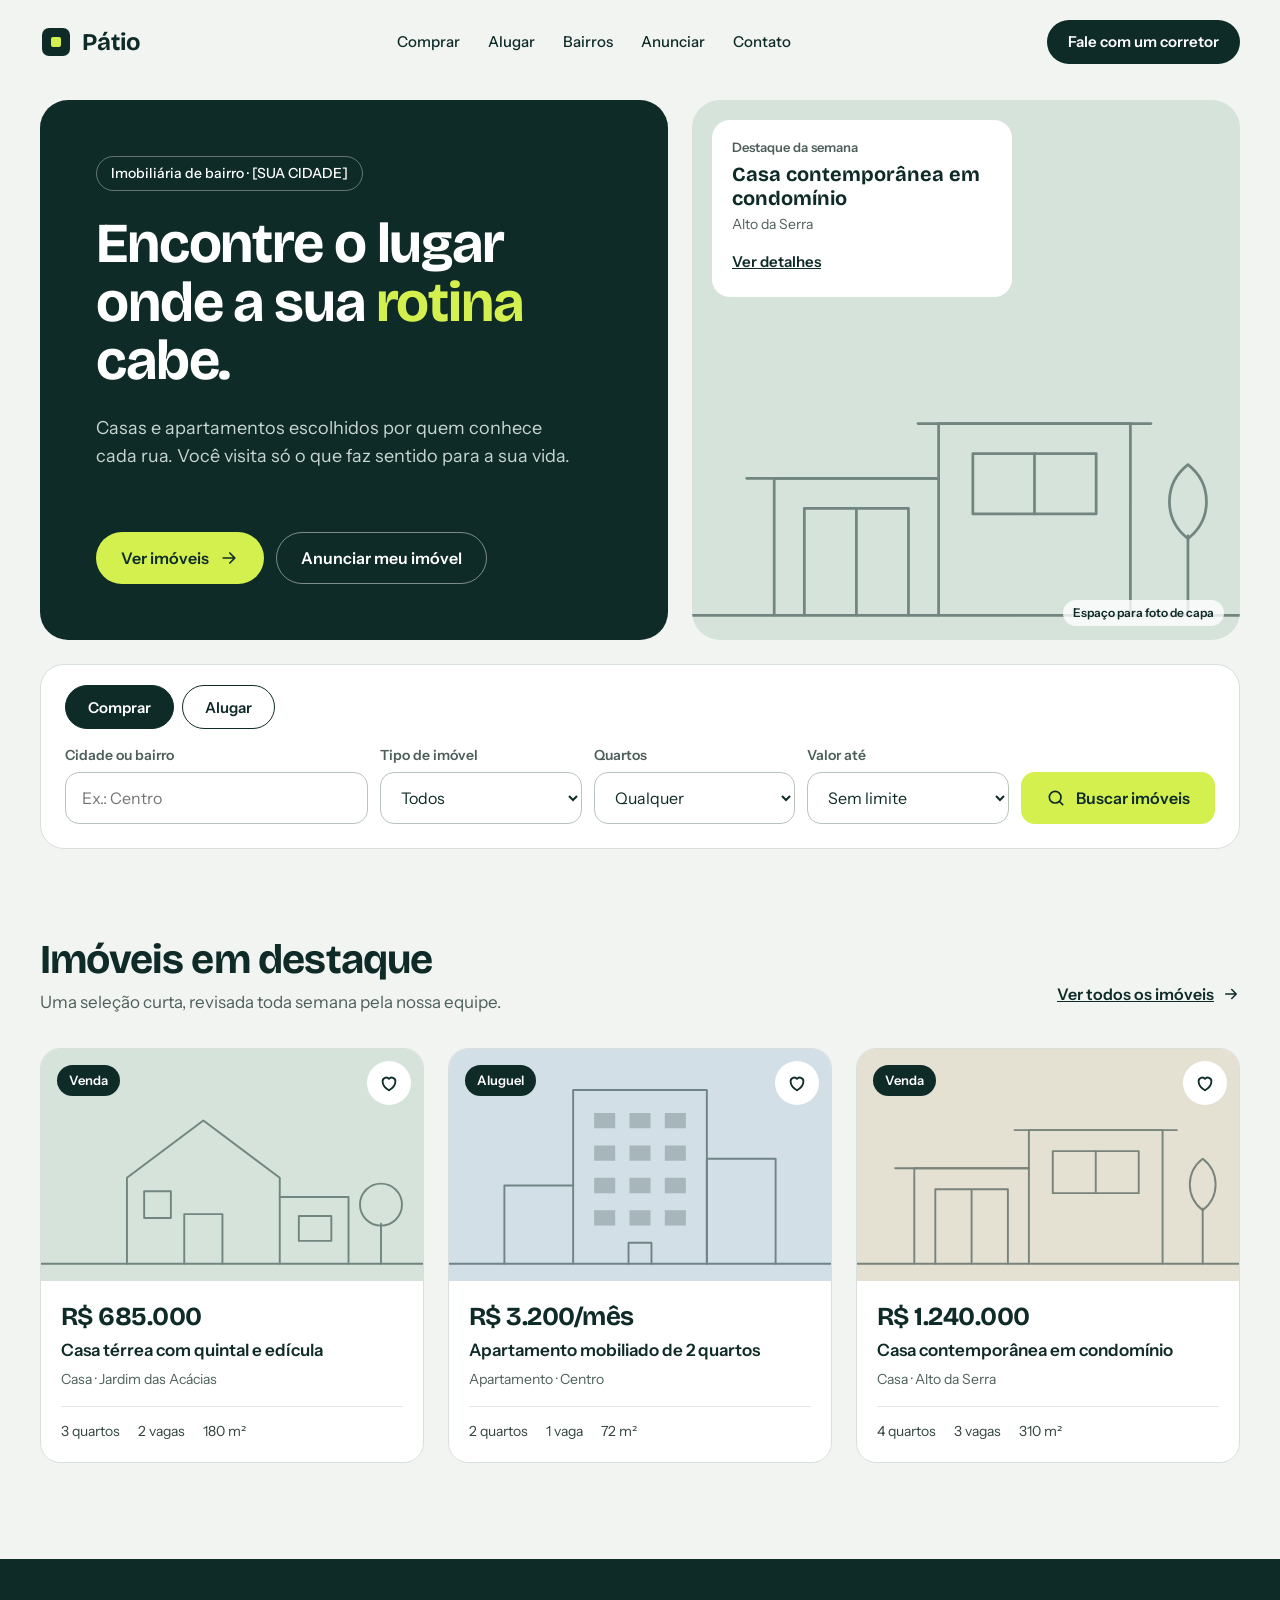
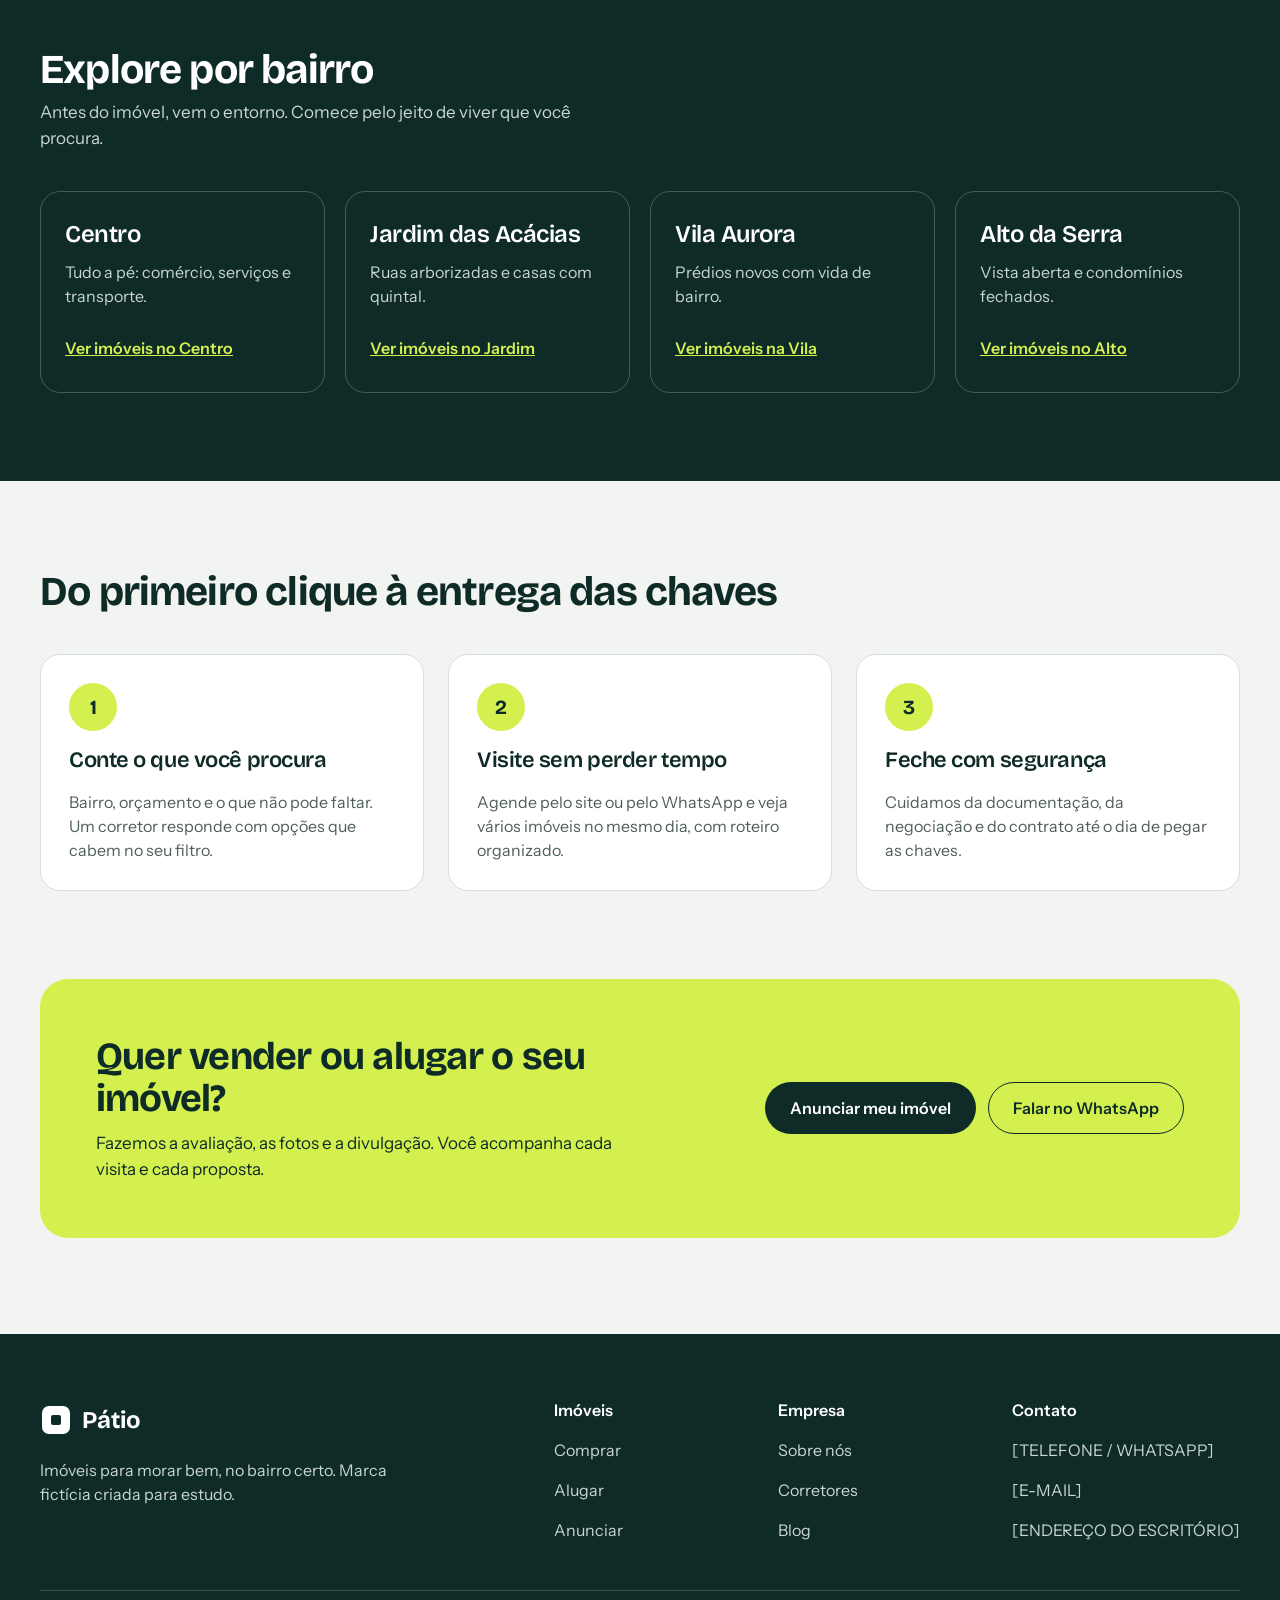
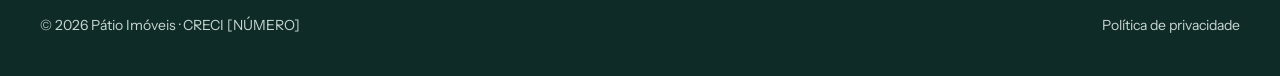
==== index.html @ c89264e0 "Adiciona a primeira versão do site da imobiliária Home, lista de imóveis e página do imóvel em HTML," ====
<!doctype html>
<html lang="pt-BR">
<head>
  <meta charset="utf-8">
  <meta name="viewport" content="width=device-width, initial-scale=1">
  <title>Pátio Imóveis — casas e apartamentos para comprar e alugar</title>
  <meta name="description" content="Imobiliária de bairro: casas e apartamentos escolhidos por quem conhece cada rua. (Site de estudo, marca fictícia.)">
  <link rel="preconnect" href="https://fonts.googleapis.com">
  <link rel="preconnect" href="https://fonts.gstatic.com" crossorigin>
  <link rel="stylesheet" href="https://fonts.googleapis.com/css2?family=Bricolage+Grotesque:opsz,wght@12..96,400..800&family=Instrument+Sans:wght@400..700&display=swap">
  <link rel="stylesheet" href="css/style.css">
</head>
<body>

  <!-- CABEÇALHO -->
  <header class="topo container">
    <a class="logo" href="index.html">
      <svg width="32" height="32" viewBox="0 0 32 32" aria-hidden="true"><rect class="logo-quadro" x="2" y="2" width="28" height="28" rx="7"/><rect class="logo-miolo" x="11" y="11" width="10" height="10" rx="2"/></svg>
      Pátio
    </a>
    <nav class="menu" aria-label="Principal">
      <a href="imoveis.html?modo=comprar">Comprar</a>
      <a href="imoveis.html?modo=alugar">Alugar</a>
      <a href="#bairros">Bairros</a>
      <a href="#anunciar">Anunciar</a>
      <a href="#contato">Contato</a>
    </nav>
    <a class="botao botao-escuro botao-pequeno" href="#contato">Fale com um corretor</a>
  </header>

  <main>
    <!-- ABERTURA + BUSCA -->
    <section class="hero container">
      <div class="hero-grade">
        <div class="hero-texto">
          <div class="hero-topo">
            <span class="selo">Imobiliária de bairro · [SUA CIDADE]</span>
            <h1>Encontre o lugar onde a sua <em>rotina</em> cabe.</h1>
            <p>Casas e apartamentos escolhidos por quem conhece cada rua. Você visita só o que faz sentido para a sua vida.</p>
          </div>
          <div class="hero-acoes">
            <a class="botao botao-destaque" href="imoveis.html">Ver imóveis
              <svg class="icone" viewBox="0 0 24 24" aria-hidden="true"><path d="M5 12h14M13 6l6 6-6 6"/></svg>
            </a>
            <a class="botao botao-contorno-claro" href="#anunciar">Anunciar meu imóvel</a>
          </div>
        </div>

        <!-- Foto provisória: troque este bloco por <img src="img/capa.jpg" alt="..."> -->
        <div class="foto hero-foto">
          <svg class="arte" viewBox="0 0 400 240" preserveAspectRatio="xMidYMax meet" aria-hidden="true"><path d="M0 222h400"/><path d="M60 222V122h120"/><path d="M40 122h140"/><path d="M180 222V82h140v140"/><path d="M165 82h170"/><path d="M82 222v-78h76v78M120 144v78"/><rect x="205" y="104" width="90" height="44"/><path d="M250 104v44"/><path d="M362 222v-58"/><path d="M362 112c-18 14-18 40 0 54 18-14 18-40 0-54z"/></svg>
          <div class="hero-cartao">
            <small>Destaque da semana</small>
            <strong>Casa contemporânea em condomínio</strong>
            <span>Alto da Serra</span>
            <a href="imovel.html">Ver detalhes</a>
          </div>
          <span class="legenda-foto">Espaço para foto de capa</span>
        </div>
      </div>

      <!-- O formulário envia as escolhas para imoveis.html pelo endereço (método GET) -->
      <form class="busca" id="busca" action="imoveis.html" method="get">
        <input type="hidden" name="modo" value="comprar">
        <div class="alternador" role="group" aria-label="Tipo de negócio">
          <button type="button" data-modo="comprar" aria-pressed="true">Comprar</button>
          <button type="button" data-modo="alugar" aria-pressed="false">Alugar</button>
        </div>
        <div class="busca-campos">
          <div class="campo largo">
            <label for="q-local">Cidade ou bairro</label>
            <input id="q-local" name="local" type="text" placeholder="Ex.: Centro">
          </div>
          <div class="campo">
            <label for="q-tipo">Tipo de imóvel</label>
            <select id="q-tipo" name="tipo">
              <option>Todos</option><option>Apartamento</option><option>Casa</option><option>Cobertura</option>
            </select>
          </div>
          <div class="campo">
            <label for="q-quartos">Quartos</label>
            <select id="q-quartos" name="quartos">
              <option>Qualquer</option><option>1 ou mais</option><option>2 ou mais</option><option>3 ou mais</option><option>4 ou mais</option>
            </select>
          </div>
          <div class="campo">
            <label for="q-valor">Valor até</label>
            <select id="q-valor" name="valor"><option>Sem limite</option></select>
          </div>
          <button class="botao botao-destaque" type="submit">
            <svg class="icone" viewBox="0 0 24 24" aria-hidden="true"><circle cx="11" cy="11" r="7"/><path d="M20 20l-3.5-3.5"/></svg>
            Buscar imóveis
          </button>
        </div>
      </form>
    </section>

    <!-- IMÓVEIS EM DESTAQUE (os cartões são montados pelo js/site.js) -->
    <section class="secao container">
      <div class="cabecalho-secao">
        <div>
          <h2>Imóveis em destaque</h2>
          <p class="subtitulo">Uma seleção curta, revisada toda semana pela nossa equipe.</p>
        </div>
        <a class="link-seta" href="imoveis.html">Ver todos os imóveis
          <svg class="icone" viewBox="0 0 24 24" aria-hidden="true"><path d="M5 12h14M13 6l6 6-6 6"/></svg>
        </a>
      </div>
      <div class="grade-imoveis" id="destaques"></div>
    </section>

    <!-- BAIRROS -->
    <section class="faixa-escura" id="bairros">
      <div class="container">
        <h2>Explore por bairro</h2>
        <p class="subtitulo">Antes do imóvel, vem o entorno. Comece pelo jeito de viver que você procura.</p>
        <div class="grade-bairros">
          <div class="bairro">
            <div><h3>Centro</h3><p>Tudo a pé: comércio, serviços e transporte.</p></div>
            <a href="imoveis.html">Ver imóveis no Centro</a>
          </div>
          <div class="bairro">
            <div><h3>Jardim das Acácias</h3><p>Ruas arborizadas e casas com quintal.</p></div>
            <a href="imoveis.html">Ver imóveis no Jardim</a>
          </div>
          <div class="bairro">
            <div><h3>Vila Aurora</h3><p>Prédios novos com vida de bairro.</p></div>
            <a href="imoveis.html">Ver imóveis na Vila</a>
          </div>
          <div class="bairro">
            <div><h3>Alto da Serra</h3><p>Vista aberta e condomínios fechados.</p></div>
            <a href="imoveis.html">Ver imóveis no Alto</a>
          </div>
        </div>
      </div>
    </section>

    <!-- COMO FUNCIONA -->
    <section class="secao container">
      <h2>Do primeiro clique à entrega das chaves</h2>
      <div class="grade-passos">
        <div class="passo">
          <span class="numero">1</span>
          <h3>Conte o que você procura</h3>
          <p>Bairro, orçamento e o que não pode faltar. Um corretor responde com opções que cabem no seu filtro.</p>
        </div>
        <div class="passo">
          <span class="numero">2</span>
          <h3>Visite sem perder tempo</h3>
          <p>Agende pelo site ou pelo WhatsApp e veja vários imóveis no mesmo dia, com roteiro organizado.</p>
        </div>
        <div class="passo">
          <span class="numero">3</span>
          <h3>Feche com segurança</h3>
          <p>Cuidamos da documentação, da negociação e do contrato até o dia de pegar as chaves.</p>
        </div>
      </div>
    </section>

    <!-- CHAMADA PARA ANUNCIAR -->
    <section class="secao container" id="anunciar">
      <div class="cta">
        <div>
          <h2>Quer vender ou alugar o seu imóvel?</h2>
          <p>Fazemos a avaliação, as fotos e a divulgação. Você acompanha cada visita e cada proposta.</p>
        </div>
        <div class="cta-acoes">
          <a class="botao botao-escuro" href="#contato">Anunciar meu imóvel</a>
          <a class="botao botao-contorno" href="#contato">Falar no WhatsApp</a>
        </div>
      </div>
    </section>
  </main>

  <!-- RODAPÉ -->
  <footer class="rodape" id="contato">
    <div class="container">
      <div class="rodape-colunas">
        <div class="rodape-marca">
          <span class="logo">
            <svg width="32" height="32" viewBox="0 0 32 32" aria-hidden="true"><rect class="logo-quadro" x="2" y="2" width="28" height="28" rx="7"/><rect class="logo-miolo" x="11" y="11" width="10" height="10" rx="2"/></svg>
            Pátio
          </span>
          <p>Imóveis para morar bem, no bairro certo. Marca fictícia criada para estudo.</p>
        </div>
        <div class="rodape-coluna">
          <strong>Imóveis</strong>
          <a href="imoveis.html?modo=comprar">Comprar</a>
          <a href="imoveis.html?modo=alugar">Alugar</a>
          <a href="#anunciar">Anunciar</a>
        </div>
        <div class="rodape-coluna">
          <strong>Empresa</strong>
          <a href="#">Sobre nós</a>
          <a href="#">Corretores</a>
          <a href="#">Blog</a>
        </div>
        <div class="rodape-coluna">
          <strong>Contato</strong>
          <span>[TELEFONE / WHATSAPP]</span>
          <span>[E-MAIL]</span>
          <span>[ENDEREÇO DO ESCRITÓRIO]</span>
        </div>
      </div>
      <div class="rodape-base">
        <span>© 2026 Pátio Imóveis · CRECI [NÚMERO]</span>
        <a href="#">Política de privacidade</a>
      </div>
    </div>
  </footer>

  <script src="js/dados.js"></script>
  <script src="js/site.js"></script>
</body>
</html>
---- css/style.css ----
/* =========================================================
   Pátio Imóveis — folha de estilos
   Organização: 1) variáveis  2) base  3) componentes
                4) seções de cada página  5) telas pequenas
   ========================================================= */

/* 1) VARIÁVEIS — troque uma cor aqui e o site inteiro acompanha */
:root {
  --tinta: #0F2B28;        /* verde-petróleo: textos e fundos escuros */
  --fundo: #F2F4F1;        /* fundo geral da página */
  --branco: #FFFFFF;
  --apagado: #4E5F5B;      /* texto secundário */
  --claro: #C9D6D1;        /* texto sobre fundo escuro */
  --linha: #D9DFDB;        /* bordas de cartões */
  --borda-campo: #B9C4BE;  /* bordas de campos de formulário */
  --destaque: #D4F04F;     /* cor de destaque (botões, detalhes) */
  --salvia: #D5E3DA;       /* fundos das fotos provisórias */
  --ceu: #D3DFE6;
  --areia: #E4E0D2;
  --fonte-titulo: 'Bricolage Grotesque', system-ui, sans-serif;
  --fonte-texto: 'Instrument Sans', system-ui, sans-serif;
}

/* 2) BASE */
* { box-sizing: border-box; }

body {
  margin: 0;
  background: var(--fundo);
  color: var(--tinta);
  font-family: var(--fonte-texto);
  font-size: 16px;
  line-height: 1.5;
  -webkit-font-smoothing: antialiased;
}

a { color: var(--tinta); }
a:hover { color: #2F5F58; }

h1, h2, h3, p { margin: 0; }

h1, h2, h3, .preco, .numero {
  font-family: var(--fonte-titulo);
  font-weight: 700;
  letter-spacing: -0.02em;
}

h2 { font-size: clamp(30px, 3.2vw, 44px); line-height: 1.1; }

.container { max-width: 1248px; margin: 0 auto; padding-left: 24px; padding-right: 24px; }
.secao { padding-top: 88px; }
.subtitulo { margin-top: 8px; font-size: 17px; color: var(--apagado); }

/* 3) COMPONENTES */

/* Botões: .botao é a base; as outras classes mudam só a cor */
.botao {
  display: inline-flex; align-items: center; justify-content: center; gap: 10px;
  min-height: 52px; padding: 0 24px;
  border: 1px solid transparent; border-radius: 999px;
  font-family: var(--fonte-texto); font-size: 16px; font-weight: 600;
  text-decoration: none; cursor: pointer;
}
.botao svg { width: 20px; height: 20px; }
.botao-escuro { background: var(--tinta); color: var(--branco); }
.botao-escuro:hover { background: #1B423D; color: var(--branco); }
.botao-destaque { background: var(--destaque); color: var(--tinta); }
.botao-destaque:hover { filter: brightness(0.95); color: var(--tinta); }
.botao-contorno { border-color: var(--tinta); color: var(--tinta); background: transparent; }
.botao-contorno-claro { border-color: rgba(255,255,255,.45); color: var(--branco); }
.botao-contorno-claro:hover { color: var(--destaque); }
.botao-pequeno { min-height: 44px; padding: 0 20px; font-size: 15px; }

.icone { fill: none; stroke: currentColor; stroke-width: 2; stroke-linecap: round; stroke-linejoin: round; }

/* Cabeçalho */
.topo {
  display: flex; flex-wrap: wrap; align-items: center; justify-content: space-between;
  gap: 12px 32px; padding-top: 20px; padding-bottom: 20px;
}
.logo {
  display: flex; align-items: center; gap: 10px; min-height: 44px;
  font-family: var(--fonte-titulo); font-weight: 700; font-size: 24px; text-decoration: none;
}
.logo-quadro { fill: var(--tinta); }
.logo-miolo { fill: var(--destaque); }
.menu { display: flex; flex-wrap: wrap; gap: 0 28px; font-size: 15px; font-weight: 500; }
.menu a { padding: 10px 0; text-decoration: none; }
.menu a.atual { font-weight: 700; text-decoration: underline; }

/* Seletor Comprar / Alugar */
.alternador { display: flex; flex-wrap: wrap; gap: 8px; }
.alternador button {
  min-height: 44px; padding: 0 22px; border: 1px solid var(--tinta); border-radius: 999px;
  background: var(--branco); color: var(--tinta);
  font-family: var(--fonte-texto); font-size: 15px; font-weight: 600; cursor: pointer;
}
.alternador button[aria-pressed="true"] { background: var(--tinta); color: var(--branco); }

/* Campos de formulário */
.campo { display: flex; flex-direction: column; gap: 6px; min-width: 0; }
.campo label { font-size: 14px; font-weight: 600; color: var(--apagado); }
.campo input, .campo select, .campo textarea {
  width: 100%; height: 52px; padding: 0 16px;
  border: 1px solid var(--borda-campo); border-radius: 14px;
  background: var(--branco); color: var(--tinta);
  font-family: var(--fonte-texto); font-size: 16px;
}
.campo textarea { height: auto; padding: 12px 16px; resize: vertical; }

/* Foto provisória: bloco colorido + desenho. Troque por <img> quando tiver fotos reais */
.foto { position: relative; overflow: hidden; background: var(--salvia); color: var(--tinta); }
.foto.ceu { background: var(--ceu); }
.foto.areia { background: var(--areia); }
.foto .arte {
  position: absolute; left: 0; bottom: 0; width: 100%; height: 100%; opacity: .5;
  fill: none; stroke: currentColor; stroke-width: 2; stroke-linecap: round; stroke-linejoin: round;
}
.arte .janelas { stroke-width: 16; stroke-linecap: butt; stroke-dasharray: 22 15; opacity: .45; }
.etiqueta {
  position: absolute; left: 16px; top: 16px; padding: 6px 12px; border-radius: 999px;
  background: var(--tinta); color: var(--branco); font-size: 13px; font-weight: 600;
}
.legenda-foto {
  position: absolute; right: 16px; bottom: 14px; padding: 4px 10px; border-radius: 999px;
  background: rgba(255,255,255,.8); font-size: 12px; font-weight: 600;
}

/* Cartão de imóvel */
.grade-imoveis { display: grid; grid-template-columns: repeat(auto-fill, minmax(290px, 1fr)); gap: 24px; }
.cartao {
  display: flex; flex-direction: column; overflow: hidden;
  background: var(--branco); border: 1px solid var(--linha); border-radius: 20px;
}
.cartao .foto { height: 232px; }
.cartao-corpo { display: flex; flex-direction: column; gap: 6px; padding: 20px; }
.preco { font-size: 26px; line-height: 1.2; }
.cartao-titulo { font-size: 17px; font-weight: 600; text-decoration: none; }
.cartao-titulo:hover { text-decoration: underline; }
.cartao-local { font-size: 14px; color: var(--apagado); }
.cartao-dados {
  display: flex; flex-wrap: wrap; gap: 8px 18px; margin-top: 10px; padding-top: 14px;
  border-top: 1px solid #E3E8E4; font-size: 14px; color: #33443F;
}
.favorito {
  position: absolute; right: 12px; top: 12px; width: 44px; height: 44px;
  display: flex; align-items: center; justify-content: center;
  border: 0; border-radius: 50%; background: var(--branco); color: var(--tinta); cursor: pointer;
}
.favorito svg { width: 22px; height: 22px; fill: none; stroke: currentColor; stroke-width: 2; stroke-linejoin: round; }
.favorito[aria-pressed="true"] svg { fill: currentColor; }

/* Rodapé */
.rodape { margin-top: 96px; background: var(--tinta); color: var(--claro); }
.rodape a { color: var(--claro); text-decoration: none; }
.rodape a:hover { color: var(--destaque); }
.rodape .logo { color: var(--branco); }
.rodape .logo-quadro { fill: var(--branco); }
.rodape .logo-miolo { fill: var(--tinta); }
.rodape-colunas { display: flex; flex-wrap: wrap; justify-content: space-between; gap: 40px 64px; padding-top: 64px; }
.rodape-marca { flex: 1 1 280px; max-width: 360px; }
.rodape-marca p { margin-top: 16px; }
.rodape-coluna { display: flex; flex-direction: column; }
.rodape-coluna strong { margin-bottom: 8px; color: var(--branco); font-weight: 600; }
.rodape-coluna a, .rodape-coluna span { padding: 8px 0; }
.rodape-base {
  display: flex; flex-wrap: wrap; justify-content: space-between; gap: 8px 24px;
  margin-top: 40px; padding-top: 24px; padding-bottom: 40px;
  border-top: 1px solid rgba(255,255,255,.18); font-size: 14px;
}
.rodape-simples {
  display: flex; flex-wrap: wrap; align-items: center; justify-content: space-between;
  gap: 16px 32px; padding-top: 40px; padding-bottom: 40px;
}

/* 4) SEÇÕES */

/* Home: abertura */
.hero { padding-top: 16px; }
.hero-grade { display: flex; flex-wrap: wrap; gap: 24px; align-items: stretch; }
.hero-texto {
  flex: 1 1 460px; min-width: 0; min-height: 540px; padding: 56px; border-radius: 28px;
  display: flex; flex-direction: column; justify-content: space-between; gap: 40px;
  background: var(--tinta); color: var(--branco);
}
.hero-topo { display: flex; flex-direction: column; align-items: flex-start; gap: 24px; }
.selo { padding: 6px 14px; border: 1px solid rgba(255,255,255,.35); border-radius: 999px; font-size: 14px; font-weight: 500; }
.hero h1 { font-size: clamp(38px, 4.4vw, 60px); line-height: 1.04; }
.hero h1 em { font-style: normal; color: var(--destaque); }
.hero-texto p { max-width: 480px; font-size: 18px; line-height: 1.55; color: var(--claro); }
.hero-acoes { display: flex; flex-wrap: wrap; gap: 12px; }
.hero-foto { flex: 1 1 380px; min-width: 0; min-height: 540px; border-radius: 28px; }
.hero-cartao {
  position: absolute; left: 20px; top: 20px; right: 20px; max-width: 300px;
  display: flex; flex-direction: column; gap: 4px; padding: 18px 20px;
  background: var(--branco); border-radius: 18px;
}
.hero-cartao small { font-size: 13px; font-weight: 600; color: var(--apagado); }
.hero-cartao strong { font-family: var(--fonte-titulo); font-size: 20px; line-height: 1.2; }
.hero-cartao span { font-size: 14px; color: var(--apagado); }
.hero-cartao a { margin-top: 6px; padding: 6px 0; font-size: 15px; font-weight: 600; }

/* Home: busca */
.busca {
  display: flex; flex-direction: column; gap: 16px; margin-top: 24px; padding: 20px 24px 24px;
  background: var(--branco); border: 1px solid var(--linha); border-radius: 24px;
}
.busca-campos { display: flex; flex-wrap: wrap; align-items: flex-end; gap: 12px; }
.busca-campos .campo { flex: 1 1 170px; }
.busca-campos .campo.largo { flex: 2 1 240px; }
.busca-campos .botao { height: 52px; border-radius: 14px; }

.cabecalho-secao { display: flex; flex-wrap: wrap; align-items: flex-end; justify-content: space-between; gap: 12px 32px; margin-bottom: 32px; }
.link-seta { display: inline-flex; align-items: center; gap: 8px; padding: 10px 0; font-weight: 600; }
.link-seta svg { width: 18px; height: 18px; }

/* Home: bairros */
.faixa-escura { margin-top: 96px; padding: 88px 0; background: var(--tinta); color: var(--branco); }
.faixa-escura .subtitulo { max-width: 560px; color: var(--claro); }
.grade-bairros { display: grid; grid-template-columns: repeat(auto-fit, minmax(230px, 1fr)); gap: 20px; margin-top: 40px; }
.bairro {
  display: flex; flex-direction: column; justify-content: space-between; gap: 20px;
  min-height: 200px; padding: 24px; border: 1px solid rgba(255,255,255,.22); border-radius: 20px;
}
.bairro h3 { font-size: 24px; font-weight: 600; }
.bairro p { margin-top: 8px; color: var(--claro); }
.bairro a { padding: 8px 0; color: var(--destaque); font-weight: 600; }

/* Home: como funciona */
.grade-passos { display: grid; grid-template-columns: repeat(auto-fit, minmax(260px, 1fr)); gap: 24px; margin-top: 40px; }
.passo {
  display: flex; flex-direction: column; align-items: flex-start; gap: 16px; padding: 28px;
  background: var(--branco); border: 1px solid var(--linha); border-radius: 20px;
}
.passo .numero {
  display: flex; align-items: center; justify-content: center; width: 48px; height: 48px;
  border-radius: 50%; background: var(--destaque); font-size: 20px;
}
.passo h3 { font-size: 22px; font-weight: 600; line-height: 1.2; }
.passo p { color: var(--apagado); }

/* Home: chamada para anunciar */
.cta {
  display: flex; flex-wrap: wrap; align-items: center; justify-content: space-between; gap: 28px 48px;
  padding: 56px; border-radius: 28px; background: var(--destaque);
}
.cta > div:first-child { flex: 1 1 420px; min-width: 0; }
.cta h2 { font-size: clamp(28px, 3vw, 40px); }
.cta p { max-width: 520px; margin-top: 12px; font-size: 17px; }
.cta-acoes { display: flex; flex-wrap: wrap; gap: 12px; }

/* Lista de imóveis */
.trilha { font-size: 14px; color: var(--apagado); }
.trilha a { color: var(--apagado); }
.pagina { padding-top: 24px; }
.pagina h1 { margin-top: 12px; font-size: clamp(34px, 3.6vw, 50px); line-height: 1.08; }
.barra-filtros {
  display: flex; flex-wrap: wrap; align-items: center; justify-content: space-between; gap: 12px 24px;
  margin-top: 24px; padding: 16px; background: var(--branco); border: 1px solid var(--linha); border-radius: 20px;
}
.filtros-esquerda { display: flex; flex-wrap: wrap; align-items: center; gap: 8px 20px; }
.tipos { display: flex; flex-wrap: wrap; gap: 8px; }
.tipos button {
  min-height: 44px; padding: 0 16px; border: 1px solid var(--borda-campo); border-radius: 12px;
  background: var(--branco); color: var(--tinta);
  font-family: var(--fonte-texto); font-size: 15px; font-weight: 500; cursor: pointer;
}
.tipos button[aria-pressed="true"] { background: var(--destaque); border-color: var(--tinta); }
.ordenar { display: flex; align-items: center; gap: 10px; }
.ordenar label { font-size: 14px; font-weight: 600; color: var(--apagado); }
.ordenar select {
  height: 44px; padding: 0 12px; border: 1px solid var(--borda-campo); border-radius: 12px;
  background: var(--branco); color: var(--tinta); font-family: var(--fonte-texto); font-size: 15px;
}
.resultado { display: flex; flex-wrap: wrap; align-items: flex-start; gap: 24px; margin-top: 24px; }
.resultado-lista { flex: 999 1 560px; min-width: 0; }
.resultado-lista .grade-imoveis { grid-template-columns: repeat(auto-fill, minmax(300px, 1fr)); gap: 20px; }
.vazio { padding: 40px; text-align: center; background: var(--branco); border: 1px dashed var(--borda-campo); border-radius: 20px; }
.vazio strong { display: block; font-family: var(--fonte-titulo); font-size: 22px; }
.vazio span { display: block; margin-top: 8px; color: var(--apagado); }
.mapa { flex: 1 1 300px; min-width: 0; height: 520px; position: relative; overflow: hidden; border-radius: 20px; background: var(--ceu); }
.mapa svg { position: absolute; inset: 0; width: 100%; height: 100%; fill: none; stroke: var(--branco); stroke-width: 10; stroke-linecap: round; }
.mapa i { position: absolute; width: 20px; height: 20px; border-radius: 50%; background: var(--tinta); border: 4px solid var(--branco); }
.mapa-aviso { position: absolute; left: 16px; right: 16px; bottom: 16px; padding: 14px 16px; background: var(--branco); border-radius: 14px; }
.mapa-aviso span { display: block; font-size: 14px; color: var(--apagado); }

/* Página do imóvel */
.imovel-topo { display: flex; flex-wrap: wrap; align-items: flex-end; justify-content: space-between; gap: 16px 40px; margin-top: 16px; }
.imovel-topo > div:first-child { flex: 1 1 480px; min-width: 0; }
.imovel-topo h1 { margin: 0; font-size: clamp(32px, 3.4vw, 46px); }
.endereco { display: flex; align-items: center; gap: 8px; margin-top: 10px; font-size: 17px; color: var(--apagado); }
.endereco svg { width: 20px; height: 20px; flex: none; }
.imovel-preco { display: flex; align-items: center; gap: 16px; }
.imovel-preco small { display: block; font-size: 14px; font-weight: 600; color: var(--apagado); }
.imovel-preco .preco { font-size: 40px; line-height: 1.1; }
.imovel-preco .favorito { position: static; width: 52px; height: 52px; border: 1px solid var(--borda-campo); }
.galeria { display: flex; flex-wrap: wrap; gap: 12px; margin-top: 24px; }
.galeria-principal { flex: 2 1 480px; min-width: 0; height: 460px; border-radius: 24px; }
.galeria-menores { flex: 1 1 320px; min-width: 0; display: grid; grid-template-columns: repeat(2, minmax(0, 1fr)); gap: 12px; }
.galeria-menores .foto { min-height: 224px; border-radius: 20px; }
.galeria-menores .legenda-foto { right: auto; left: 14px; font-size: 13px; }
.imovel-corpo { display: flex; flex-wrap: wrap; align-items: flex-start; gap: 48px; margin-top: 48px; }
.imovel-principal { flex: 999 1 560px; min-width: 0; display: flex; flex-direction: column; gap: 48px; }
.imovel-principal h2 { font-size: 30px; line-height: 1.15; }
.ficha { display: grid; grid-template-columns: repeat(auto-fit, minmax(140px, 1fr)); gap: 12px; }
.ficha div { padding: 16px 18px; background: var(--branco); border: 1px solid var(--linha); border-radius: 16px; }
.ficha strong { display: block; font-family: var(--fonte-titulo); font-size: 26px; line-height: 1.2; }
.ficha span { font-size: 14px; color: var(--apagado); }
.descricao { max-width: 680px; margin-top: 16px; font-size: 17px; line-height: 1.65; color: #33443F; }
.caracteristicas { display: grid; grid-template-columns: repeat(auto-fit, minmax(240px, 1fr)); gap: 12px 24px; margin: 16px 0 0; padding: 0; list-style: none; }
.caracteristicas li { display: flex; align-items: center; gap: 10px; }
.caracteristicas svg { width: 20px; height: 20px; flex: none; stroke-width: 2.4; }

/* Simulador de financiamento */
.simulador { display: flex; flex-wrap: wrap; gap: 32px 48px; padding: 32px; border-radius: 24px; background: var(--tinta); color: var(--branco); }
.simulador h2 { font-size: 28px; }
.simulador-controles { flex: 1 1 300px; min-width: 0; display: flex; flex-direction: column; gap: 20px; }
.controle { display: flex; flex-direction: column; gap: 4px; }
.controle label { display: flex; justify-content: space-between; gap: 12px; font-size: 15px; font-weight: 600; }
.controle input[type="range"] { width: 100%; height: 36px; accent-color: var(--destaque); }
.controle.linha { flex-direction: row; align-items: center; justify-content: space-between; }
.controle input[type="number"] {
  width: 110px; height: 44px; padding: 0 12px; border: 1px solid rgba(255,255,255,.4); border-radius: 12px;
  background: transparent; color: var(--branco); font-family: var(--fonte-texto); font-size: 16px;
}
.simulador-resultado {
  flex: 1 1 260px; min-width: 0; display: flex; flex-direction: column; justify-content: space-between; gap: 20px;
  padding: 24px; border-radius: 18px; background: var(--destaque); color: var(--tinta);
}
.simulador-resultado small { display: block; font-size: 14px; font-weight: 600; }
.simulador-resultado .preco { font-size: 38px; line-height: 1.1; }
.simulador-resultado p { font-size: 14px; }

/* Cartão de contato / visita */
.contato {
  flex: 1 1 340px; min-width: 0; display: flex; flex-direction: column; gap: 20px; padding: 28px;
  background: var(--branco); border: 1px solid var(--linha); border-radius: 24px;
}
.corretor { display: flex; align-items: center; gap: 14px; }
.corretor .avatar {
  display: flex; align-items: center; justify-content: center; width: 56px; height: 56px; border-radius: 50%;
  background: var(--salvia); font-family: var(--fonte-titulo); font-weight: 700; font-size: 18px;
}
.corretor small { display: block; font-size: 14px; color: var(--apagado); }
.contato form { display: flex; flex-direction: column; gap: 14px; }
.contato h2 { font-size: 24px; line-height: 1.2; }
.contato .campo input { height: 50px; }
.confirmacao { display: flex; flex-direction: column; gap: 8px; padding: 24px; border-radius: 18px; background: var(--salvia); }
.confirmacao strong { font-family: var(--fonte-titulo); font-size: 22px; line-height: 1.2; }
.confirmacao .botao { align-self: flex-start; }
[hidden] { display: none !important; }

/* 5) TELAS PEQUENAS (celular) — regras que só valem até 640px de largura */
@media (max-width: 640px) {
  .container { padding-left: 16px; padding-right: 16px; }
  .secao { padding-top: 56px; }
  .topo .menu { order: 3; width: 100%; gap: 0 20px; }
  .topo .botao { display: none; }
  .hero-texto { min-height: 0; padding: 28px 24px; border-radius: 24px; }
  .hero-foto { min-height: 300px; flex-basis: 100%; border-radius: 24px; }
  .hero-acoes .botao, .cta-acoes .botao, .busca-campos .botao { width: 100%; }
  .busca { padding: 16px; }
  .busca-campos .campo, .busca-campos .campo.largo { flex-basis: 100%; }
  .faixa-escura { margin-top: 56px; padding: 56px 0; }
  .cta { padding: 28px 24px; border-radius: 24px; }
  .cta-acoes { width: 100%; }
  .rodape { margin-top: 56px; }
  .galeria-principal { height: 280px; flex-basis: 100%; }
  .galeria-menores .foto { min-height: 140px; }
  .imovel-preco .preco { font-size: 32px; }
  .simulador, .contato { padding: 24px 20px; }
  .mapa { height: 320px; }
}
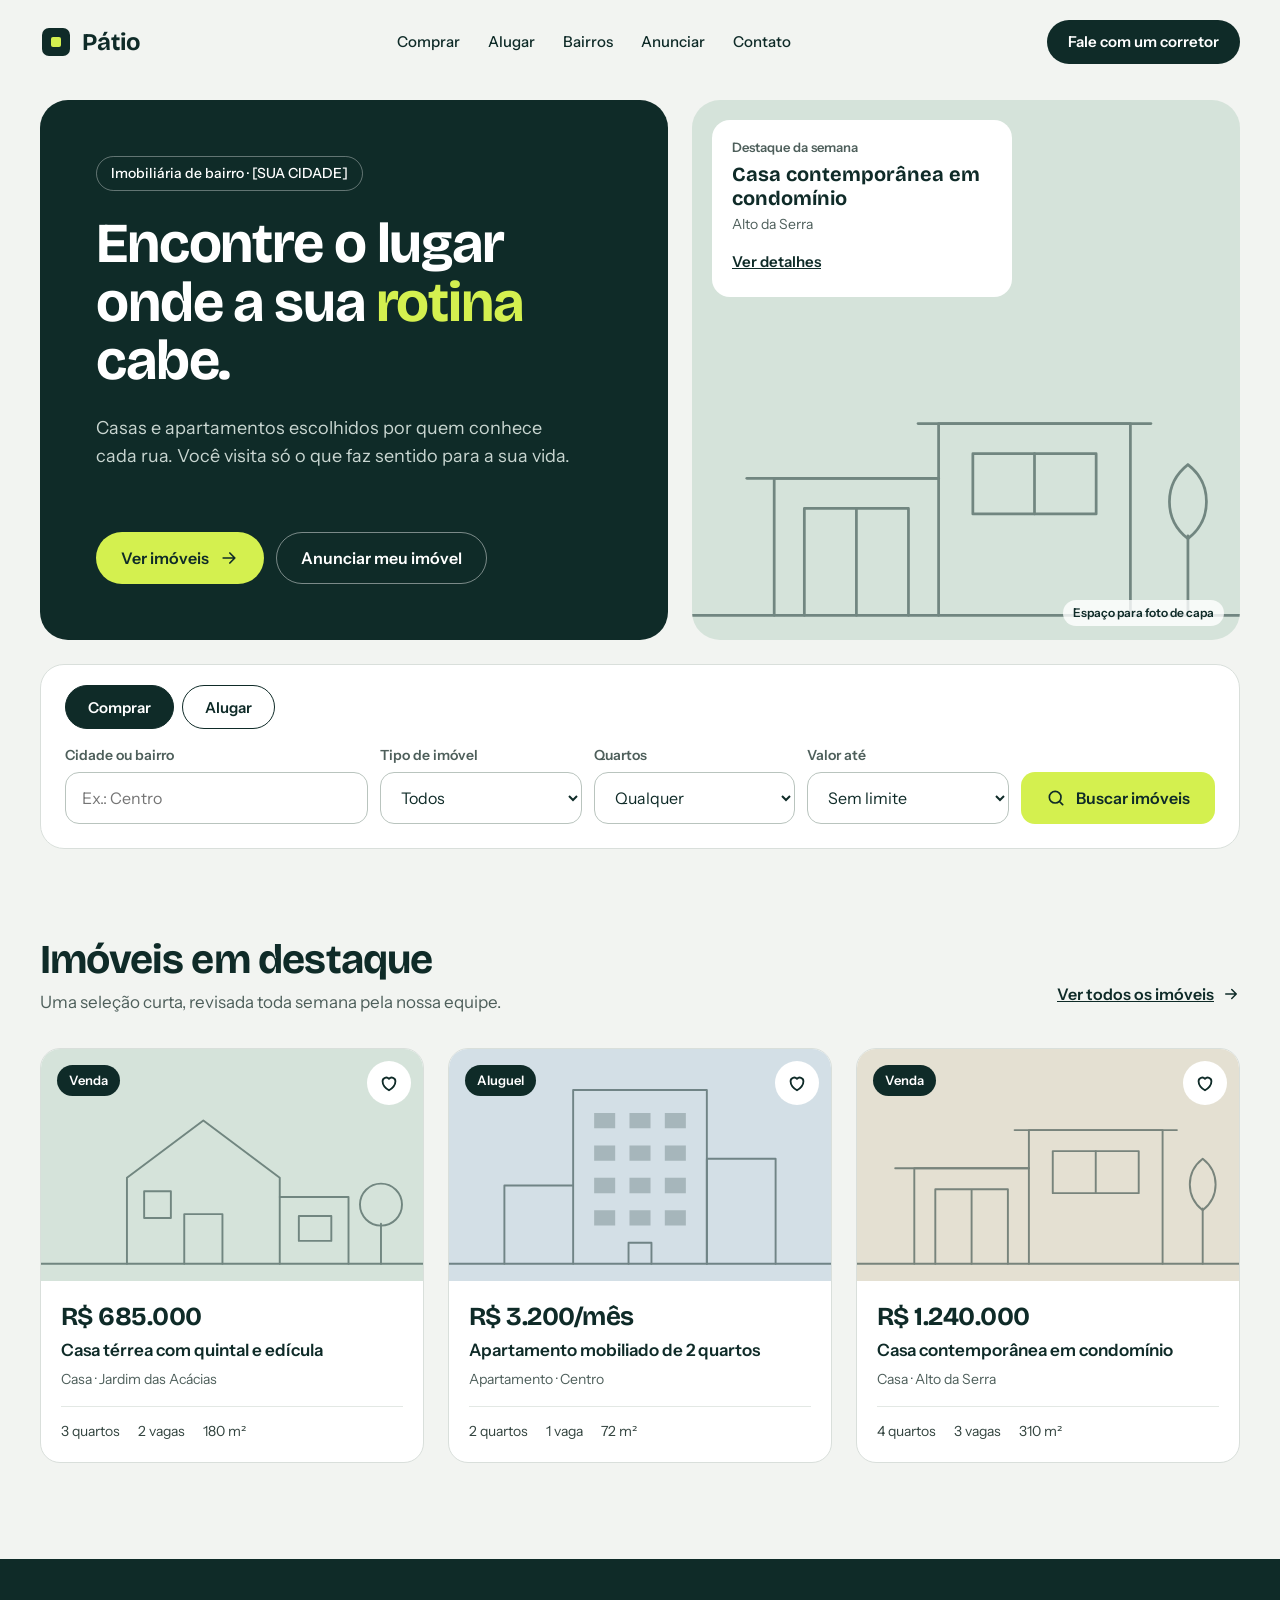
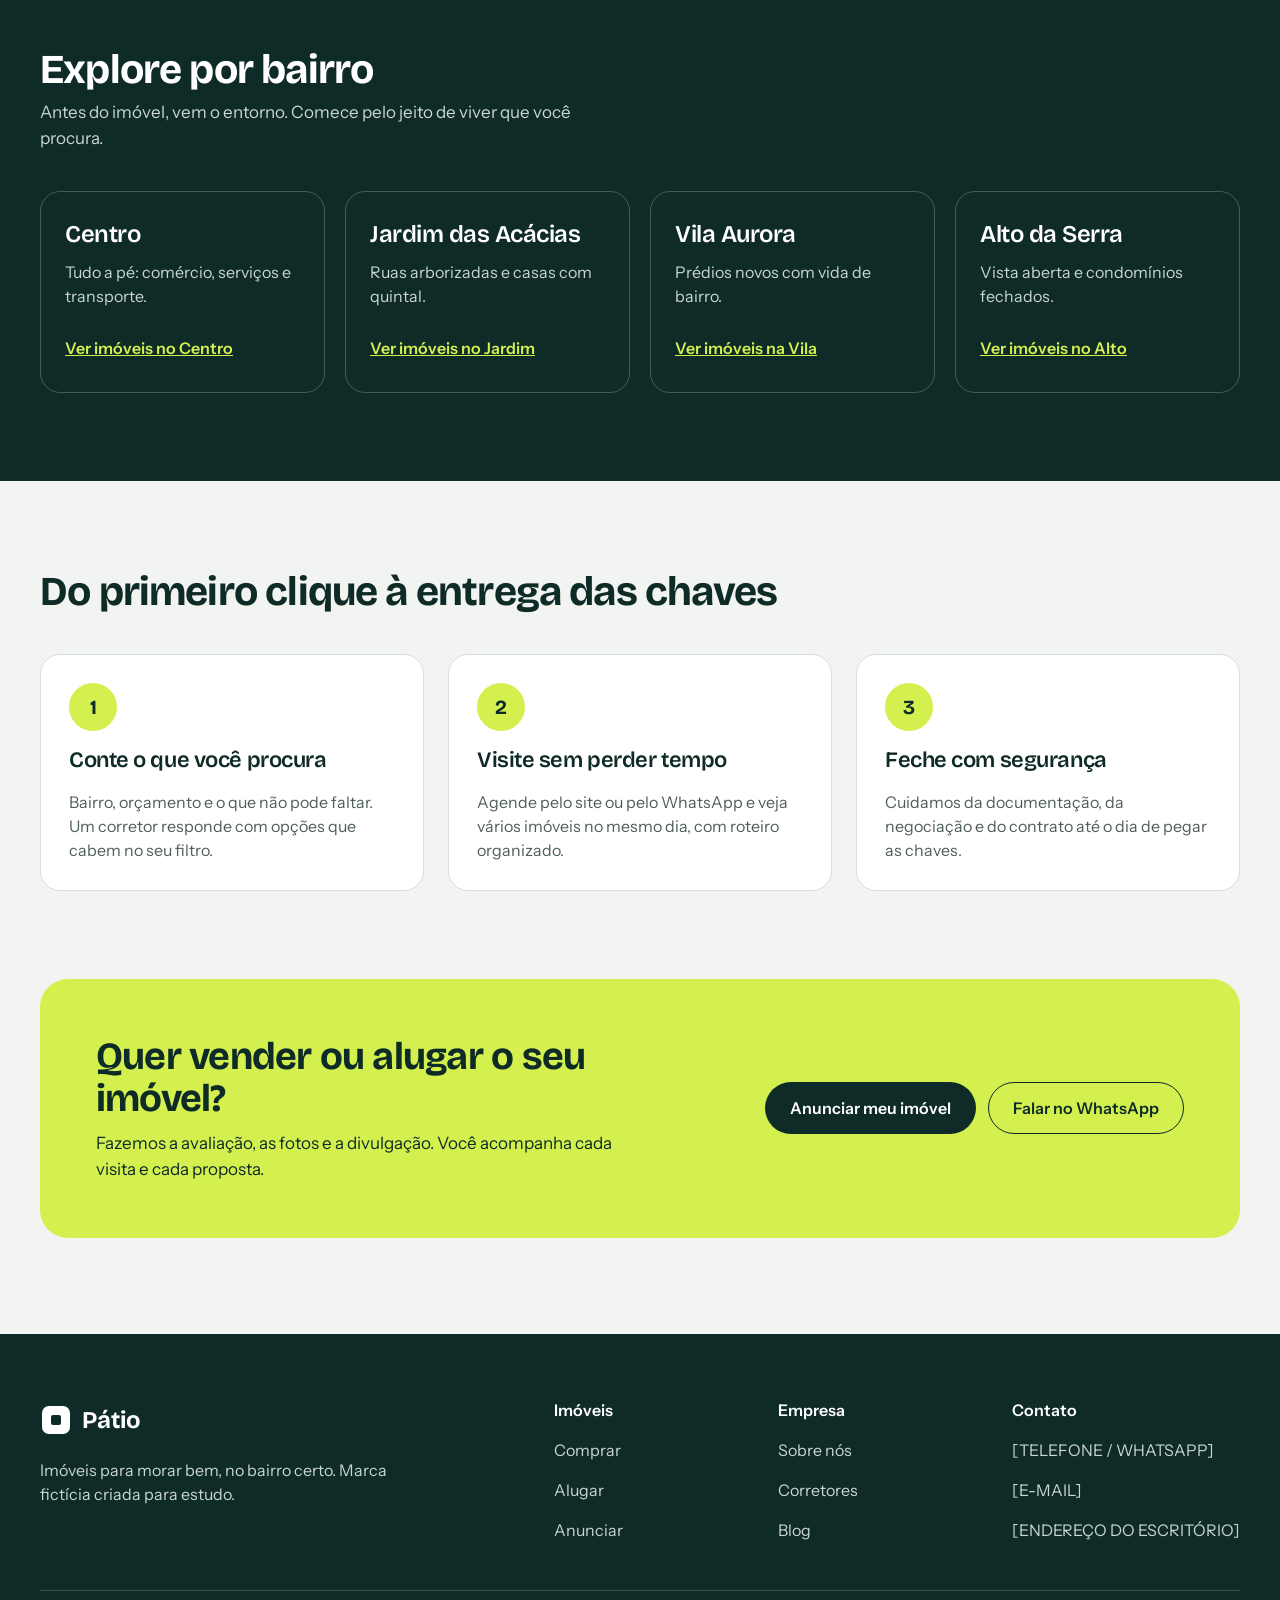
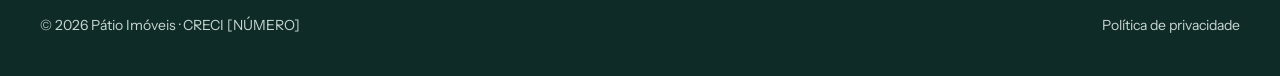
==== commit d6bbd6f9: "Adiciona animações ao site Entrada da abertura, revelar ao rolar, desenhos que se traçam, efeitos de" ====
--- a/index.html
+++ b/index.html
@@ -211,5 +211,6 @@
 
   <script src="js/dados.js"></script>
   <script src="js/site.js"></script>
+  <script src="js/animacoes.js"></script>
 </body>
 </html>
--- a/css/style.css
+++ b/css/style.css
@@ -371,3 +371,87 @@
   .simulador, .contato { padding: 24px 20px; }
   .mapa { height: 320px; }
 }
+
+/* 6) ANIMAÇÕES
+   Tudo aqui fica dentro de "prefers-reduced-motion: no-preference":
+   quem pediu ao sistema para reduzir movimento vê o site parado. */
+@media (prefers-reduced-motion: no-preference) {
+
+  html { scroll-behavior: smooth; }
+
+  /* -- Movimentos reutilizáveis -- */
+  @keyframes subir   { from { opacity: 0; transform: translateY(24px); } to { opacity: 1; transform: none; } }
+  @keyframes surgir  { from { opacity: 0; transform: scale(.97); }      to { opacity: 1; transform: none; } }
+  @keyframes tracar  { to { stroke-dashoffset: 0; } }
+  @keyframes pulsar  { 0% { transform: scale(1); } 40% { transform: scale(1.35); } 100% { transform: scale(1); } }
+  @keyframes onda    { 0% { box-shadow: 0 0 0 0 rgba(15,43,40,.45); } 100% { box-shadow: 0 0 0 18px rgba(15,43,40,0); } }
+
+  /* -- Entrada da abertura (roda uma vez, ao carregar a página) -- */
+  .hero-topo > *, .hero-acoes { animation: subir .7s cubic-bezier(.2,.7,.2,1) both; }
+  .hero-topo > :nth-child(1) { animation-delay: .05s; }
+  .hero-topo > :nth-child(2) { animation-delay: .15s; }
+  .hero-topo > :nth-child(3) { animation-delay: .28s; }
+  .hero-acoes                { animation-delay: .4s; }
+  .hero-foto                 { animation: surgir .8s cubic-bezier(.2,.7,.2,1) .1s both; }
+  .hero-cartao               { animation: subir .6s cubic-bezier(.2,.7,.2,1) .9s both; }
+  .busca                     { animation: subir .7s cubic-bezier(.2,.7,.2,1) .5s both; }
+  .pagina > .trilha, .pagina > h1, .pagina > .subtitulo, .imovel-topo, .galeria { animation: subir .6s cubic-bezier(.2,.7,.2,1) both; }
+  .pagina > h1, .imovel-topo { animation-delay: .08s; }
+  .pagina > .subtitulo, .galeria { animation-delay: .16s; }
+
+  /* -- Desenho que se traça sozinho (o JS marca o SVG com .desenhar) -- */
+  .arte.desenhar > * { stroke-dasharray: 1; stroke-dashoffset: 1; animation: tracar 1.1s ease-out forwards; }
+
+  /* -- Cartões da lista: entram em sequência a cada filtro -- */
+  #lista .cartao { animation: subir .45s cubic-bezier(.2,.7,.2,1) both; }
+  #lista .cartao:nth-child(2) { animation-delay: .06s; }
+  #lista .cartao:nth-child(3) { animation-delay: .12s; }
+  #lista .cartao:nth-child(4) { animation-delay: .18s; }
+  #lista .cartao:nth-child(5) { animation-delay: .24s; }
+  #lista .cartao:nth-child(n+6) { animation-delay: .3s; }
+
+  /* -- Cartão: levanta e ganha sombra quando o mouse passa -- */
+  .cartao { transition: transform .25s ease, box-shadow .25s ease, border-color .25s ease; }
+  .cartao:hover { transform: translateY(-6px); box-shadow: 0 18px 36px -18px rgba(15,43,40,.35); border-color: var(--borda-campo); }
+  .cartao .arte { transition: transform .5s cubic-bezier(.2,.7,.2,1); transform-origin: 50% 100%; }
+  .cartao:hover .arte { transform: scale(1.05); }
+
+  /* -- Botões e links -- */
+  .botao { transition: transform .18s ease, box-shadow .18s ease, background-color .18s ease, filter .18s ease; }
+  .botao:hover { transform: translateY(-2px); box-shadow: 0 10px 20px -12px rgba(15,43,40,.5); }
+  .botao:active { transform: scale(.97); box-shadow: none; }
+  .botao svg, .link-seta svg { transition: transform .2s ease; }
+  .botao:hover svg, .link-seta:hover svg { transform: translateX(4px); }
+  .alternador button, .tipos button { transition: background-color .2s ease, color .2s ease, transform .15s ease; }
+  .alternador button:active, .tipos button:active { transform: scale(.96); }
+
+  .menu a { background: linear-gradient(currentColor, currentColor) 0 calc(100% - 6px) / 0 2px no-repeat; transition: background-size .25s ease; }
+  .menu a:hover { background-size: 100% 2px; }
+
+  .bairro { transition: transform .25s ease, border-color .25s ease, background-color .25s ease; }
+  .bairro:hover { transform: translateY(-4px); border-color: var(--destaque); background: rgba(255,255,255,.04); }
+  .passo .numero { transition: transform .3s cubic-bezier(.3,1.6,.5,1); }
+  .passo:hover .numero { transform: scale(1.12) rotate(-6deg); }
+
+  .campo input, .campo select, .campo textarea { transition: border-color .2s ease, box-shadow .2s ease; }
+  .campo input:focus, .campo select:focus, .campo textarea:focus { outline: none; border-color: var(--tinta); box-shadow: 0 0 0 4px rgba(212,240,79,.6); }
+
+  /* -- Favorito: o coração pula ao ser clicado -- */
+  .favorito { transition: transform .15s ease; }
+  .favorito:hover { transform: scale(1.08); }
+  .favorito.pulsar svg { animation: pulsar .35s ease; }
+
+  /* -- Detalhes das outras páginas -- */
+  .mapa i { animation: onda 2s ease-out infinite; }
+  .mapa i:nth-of-type(2) { animation-delay: .6s; }
+  .mapa i:nth-of-type(3) { animation-delay: 1.2s; }
+  .confirmacao:not([hidden]) { animation: subir .45s cubic-bezier(.2,.7,.2,1) both; }
+  .galeria-menores .foto { transition: transform .25s ease; }
+  .galeria-menores .foto:hover { transform: scale(1.02); }
+
+  /* -- Revelar ao rolar: o JS põe .revelar e depois .visivel.
+        Fica por último para valer sobre as transições de "hover" acima;
+        o JS retira as duas classes quando a entrada termina. -- */
+  .revelar { opacity: 0; transform: translateY(28px); transition: opacity .6s ease, transform .6s cubic-bezier(.2,.7,.2,1); }
+  .revelar.visivel { opacity: 1; transform: none; }
+}
